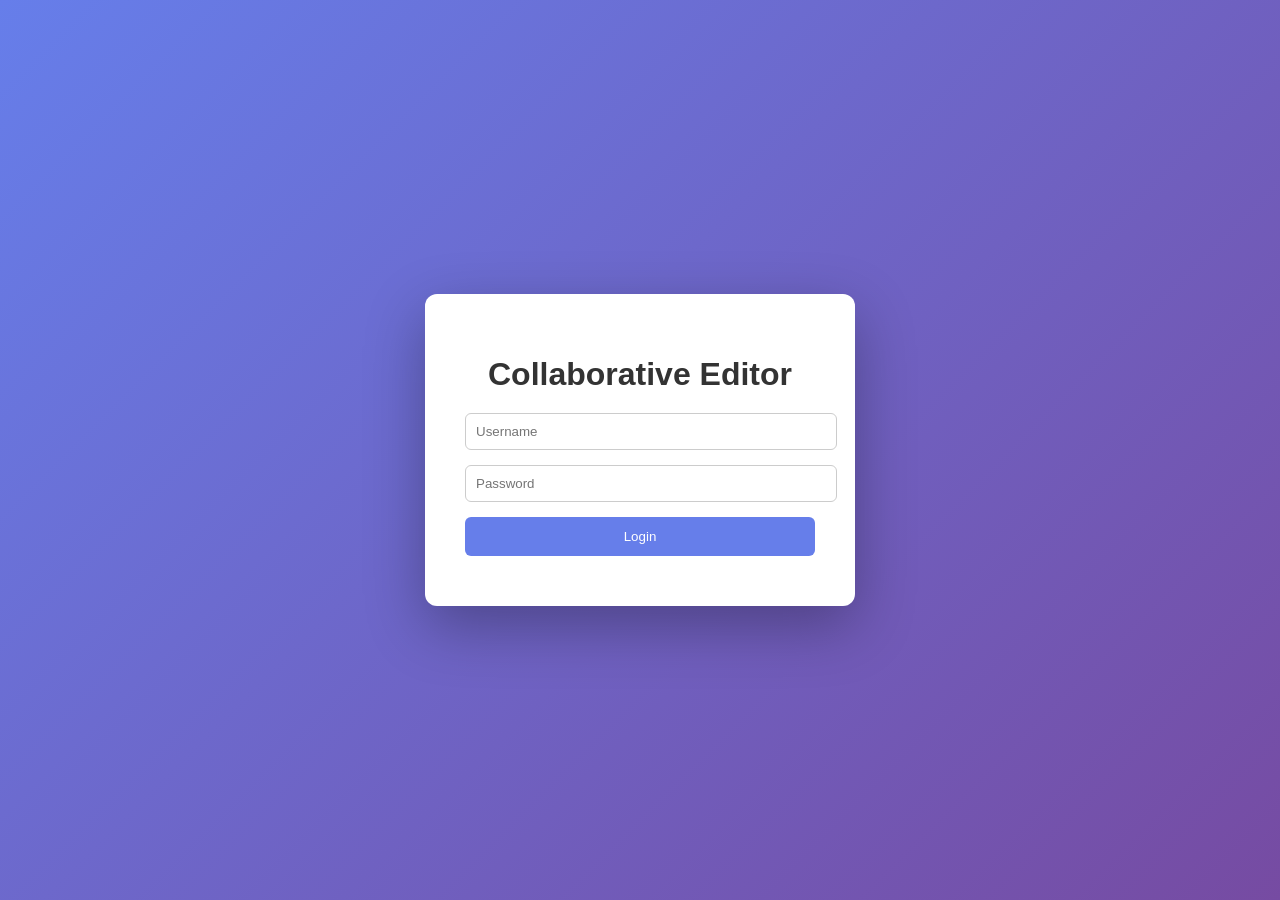
==== collab-editor/server/index.html @ 7bee7aad "Add files via upload THIS IS COLLAB 2 CHAT+AUTH" ====
<!DOCTYPE html>
<html lang="en">
<head>
<meta charset="UTF-8">
<meta name="viewport" content="width=device-width, initial-scale=1.0">
<title>Collaborative Editor</title>
<style>
    body, html { margin:0; padding:0; height:100%; font-family: 'Segoe UI', sans-serif; background:#f5f5f5; }
    #loginScreen, #editorScreen { width:100%; height:100%; display:flex; justify-content:center; align-items:center; }
    #loginScreen { background: linear-gradient(135deg, #667eea 0%, #764ba2 100%); }
    .login-card { background:white; padding:40px; border-radius:12px; width:350px; box-shadow:0 20px 60px rgba(0,0,0,0.3); }
    .login-card h1 { text-align:center; margin-bottom:20px; color:#333; }
    .form-group { margin-bottom:15px; }
    .form-group input { width:100%; padding:10px; border:1px solid #ccc; border-radius:6px; }
    .btn-login { width:100%; padding:12px; background:#667eea; color:white; border:none; border-radius:6px; cursor:pointer; }
    .btn-login:hover { background:#5568d3; }
    .error { color:#e74c3c; margin-top:10px; text-align:center; }

    #editorScreen { display:none; flex-direction:column; }
    .header { display:flex; justify-content:space-between; align-items:center; background:white; padding:12px 20px; box-shadow:0 2px 8px rgba(0,0,0,0.1); }
    .header h1 { font-size:20px; color:#333; }
    .btn-logout { padding:6px 12px; background:#e74c3c; color:white; border:none; border-radius:6px; cursor:pointer; }
    .btn-logout:hover { background:#c0392b; }

    .main-container { flex:1; display:flex; overflow:hidden; }
    .sidebar { width:220px; background:white; padding:15px; border-right:1px solid #ddd; overflow-y:auto; }
    .user-list, .chat-messages { list-style:none; padding:0; margin:0; }
    .user-item { padding:6px 10px; margin-bottom:5px; background:#f8f8f8; border-radius:6px; display:flex; align-items:center; gap:8px; }
    .user-color { width:12px; height:12px; border-radius:50%; flex-shrink:0; }

    .editor-wrapper { flex:1; position:relative; display:flex; flex-direction:column; }
    .toolbar { padding:10px; background:#f8f8f8; display:flex; gap:5px; flex-wrap:wrap; border-bottom:1px solid #ddd; }
    .toolbar button, .toolbar select, .toolbar input[type=color] { padding:6px 10px; border-radius:4px; border:1px solid #ccc; cursor:pointer; }
    #editor { flex:1; padding:20px; overflow:auto; outline:none; font-size:16px; line-height:1.6; background:white; white-space:pre-wrap; word-wrap:break-word; position:relative; }
    .remote-cursor { position:absolute; width:2px; height:24px; pointer-events:none; z-index:100; }
    .cursor-label { position:absolute; top:-20px; left:2px; background: #333; color:white; font-size:10px; padding:1px 4px; border-radius:3px; white-space:nowrap; }
    .remote-selection { position:absolute; opacity:0.25; pointer-events:none; z-index:50; background:yellow; }

    .chat-panel { width:220px; background:white; border-left:1px solid #ddd; display:flex; flex-direction:column; }
    .chat-messages { flex:1; overflow-y:auto; padding:10px; }
    .chat-input { display:flex; padding:5px; border-top:1px solid #ddd; }
    .chat-input input { flex:1; padding:6px; border-radius:4px; border:1px solid #ccc; }
    .chat-input button { padding:6px 10px; border-radius:4px; border:none; background:#667eea; color:white; cursor:pointer; margin-left:4px; }
</style>
</head>
<body>

<div id="loginScreen">
    <div class="login-card">
        <h1>Collaborative Editor</h1>
        <div class="form-group">
            <input type="text" id="username" placeholder="Username">
        </div>
        <div class="form-group">
            <input type="password" id="password" placeholder="Password">
        </div>
        <button class="btn-login" id="loginBtn">Login</button>
        <div class="error" id="loginError"></div>
    </div>
</div>

<div id="editorScreen">
    <div class="header">
        <h1>Collaborative Editor</h1>
        <div>
            <span id="currentUsername"></span>
            <button class="btn-logout" onclick="logout()">Logout</button>
        </div>
    </div>
    <div class="main-container">
        <div class="sidebar">
            <h3>Active Users</h3>
            <ul class="user-list" id="userList"></ul>
        </div>

        <div class="editor-wrapper">
            <div class="toolbar">
                <button onclick="formatDoc('bold')"><b>B</b></button>
                <button onclick="formatDoc('italic')"><i>I</i></button>
                <button onclick="formatDoc('underline')"><u>U</u></button>
                <select onchange="formatDoc('fontName', this.value); this.selectedIndex=0;">
                    <option disabled selected>Font</option>
                    <option>Arial</option>
                    <option>Courier New</option>
                    <option>Georgia</option>
                    <option>Times New Roman</option>
                    <option>Verdana</option>
                </select>
                <select onchange="formatDoc('fontSize', this.value); this.selectedIndex=0;">
                    <option disabled selected>Size</option>
                    <option value="2">Small</option>
                    <option value="3">Normal</option>
                    <option value="5">Large</option>
                    <option value="7">Huge</option>
                </select>
                <input type="color" onchange="formatDoc('foreColor', this.value)">
            </div>
            <div id="editor" contenteditable="true"></div>
        </div>

        <div class="chat-panel">
            <h3>Chat</h3>
            <ul class="chat-messages" id="chatMessages"></ul>
            <div class="chat-input">
                <input type="text" id="chatInput" placeholder="Type a message...">
                <button onclick="sendChat()">Send</button>
            </div>
        </div>
    </div>
</div>

<script>
let ws=null;
let sessionId=null;
let currentUsername=null;
let myColor=null;
let users=[];
let remoteCursors={};
let remoteSelections={};

document.getElementById('loginBtn').addEventListener('click',async()=>{
    const username=document.getElementById('username').value;
    const password=document.getElementById('password').value;
    const res=await fetch('/api/login',{method:'POST',headers:{'Content-Type':'application/json'},body:JSON.stringify({username,password})});
    const data=await res.json();
    if(data.success){ sessionId=data.session_id; currentUsername=data.username;
        document.getElementById('loginScreen').style.display='none';
        document.getElementById('editorScreen').style.display='flex';
        document.getElementById('currentUsername').textContent=currentUsername;
        connectWS();
    } else document.getElementById('loginError').textContent=data.error;
});

function logout(){
    if(ws) ws.close();
    fetch('/api/logout',{method:'POST',headers:{'Content-Type':'application/json'},body:JSON.stringify({session_id:sessionId})});
    location.reload();
}

function connectWS(){
    const proto=location.protocol==='https:'?'wss:':'ws:';
    ws=new WebSocket(`${proto}//${location.host}/ws`);
    ws.onopen=()=>{ ws.send(JSON.stringify({type:'auth',session_id:sessionId})); }
    ws.onmessage=(evt)=>{ const msg=JSON.parse(evt.data);
        if(msg.type==='init'){ document.getElementById('editor').innerHTML=msg.content; myColor=msg.color; }
        else if(msg.type==='update'){ document.getElementById('editor').innerHTML=msg.content; }
        else if(msg.type==='users'){ updateUserList(msg.users); }
        else if(msg.type==='cursor'){ updateRemoteCursor(msg); }
        else if(msg.type==='selection'){ updateRemoteSelection(msg); }
        else if(msg.type==='chat'){ addChat(msg.username,msg.message); }
    }
}

const editor=document.getElementById('editor');
editor.addEventListener('input',()=>{ if(ws && ws.readyState===1){ ws.send(JSON.stringify({type:'update',content:editor.innerHTML})); } });
editor.addEventListener('keyup',sendCursor);
editor.addEventListener('mouseup',sendCursor);

function sendCursor(){ if(!ws||ws.readyState!==1) return;
    const sel=window.getSelection(); if(sel.rangeCount>0){ const r=sel.getRangeAt(0);
        if(r.collapsed){ const offset=getOffset(editor,r.startContainer,r.startOffset);
            ws.send(JSON.stringify({type:'cursor',offset:offset}));
        } else { const start=getOffset(editor,r.startContainer,r.startOffset); const end=getOffset(editor,r.endContainer,r.endOffset);
            ws.send(JSON.stringify({type:'selection',start:start,end:end}));
        }
    }
}

function getOffset(root,node,off){ let t=0; const walker=document.createTreeWalker(root,NodeFilter.SHOW_TEXT,null,false); let n; while(n=walker.nextNode()){ if(n===node) return t+off; t+=n.textContent.length; } return 0; }
function getNodeFromOffset(root,offset){ let t=0; const walker=document.createTreeWalker(root,NodeFilter.SHOW_TEXT,null,false); let n; while(n=walker.nextNode()){ if(t+n.textContent.length>=offset) return {node:n,off:offset-t}; t+=n.textContent.length; } return {node:root,off:0}; }

function updateUserList(list){ users=list; const ul=document.getElementById('userList'); ul.innerHTML=''; list.forEach(u=>{ const li=document.createElement('li'); li.className='user-item'; li.innerHTML=`<div class="user-color" style="background:${u.color}"></div><span>${u.username}${u.username===currentUsername?' (you)':''}</span>`; ul.appendChild(li); }); }

function updateRemoteCursor(msg){ if(msg.username===currentUsername) return;
    let c=document.getElementById('cursor-'+msg.username); if(!c){ c=document.createElement('div'); c.className='remote-cursor'; c.id='cursor-'+msg.username; const l=document.createElement('div'); l.className='cursor-label'; l.style.background=msg.color; l.textContent=msg.username; c.appendChild(l); editor.appendChild(c); } 
    const pos=getNodeFromOffset(editor,msg.offset); const r=document.createRange(); r.setStart(pos.node,pos.off); r.setEnd(pos.node,pos.off);
    const rect=r.getBoundingClientRect(); const eRect=editor.getBoundingClientRect();
    c.style.left=(rect.left-eRect.left+editor.scrollLeft)+'px'; c.style.top=(rect.top-eRect.top+editor.scrollTop)+'px';
}

function updateRemoteSelection(msg){ if(msg.username===currentUsername) return;
    let s=document.getElementById('selection-'+msg.username); if(!s){ s=document.createElement('div'); s.className='remote-selection'; s.id='selection-'+msg.username; editor.appendChild(s); }
    const start=getNodeFromOffset(editor,msg.start); const end=getNodeFromOffset(editor,msg.end);
    const r=document.createRange(); r.setStart(start.node,start.off); r.setEnd(end.node,end.off);
    const rect=r.getBoundingClientRect(); const eRect=editor.getBoundingClientRect();
    s.style.left=(rect.left-eRect.left+editor.scrollLeft)+'px'; s.style.top=(rect.top-eRect.top+editor.scrollTop)+'px';
    s.style.width=rect.width+'px'; s.style.height=rect.height+'px';
}

function formatDoc(cmd,val=null){ document.execCommand(cmd,false,val); editor.focus(); if(ws && ws.readyState===1) ws.send(JSON.stringify({type:'update',content:editor.innerHTML})); }

function sendChat(){ const input=document.getElementById('chatInput'); if(input.value.trim()==='') return; ws.send(JSON.stringify({type:'chat',message:input.value})); input.value=''; }

function addChat(user,msg){ const ul=document.getElementById('chatMessages'); const li=document.createElement('li'); li.textContent=`${user}: ${msg}`; ul.appendChild(li); ul.scrollTop=ul.scrollHeight; }
</script>

</body>
</html>
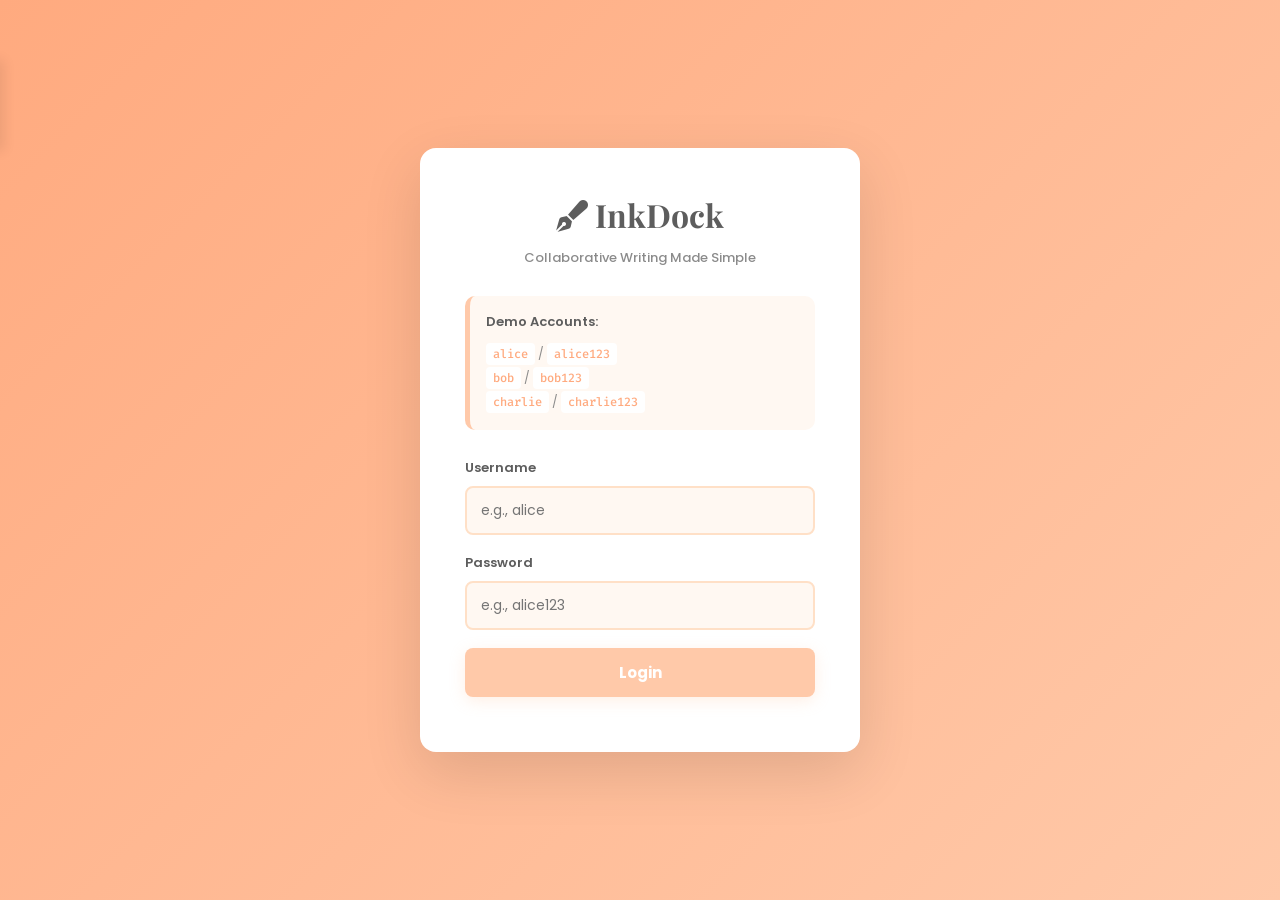
==== commit edd71098: "Add files via upload FINAL PROJECT" ====
--- a/collab-editor/server/index.html
+++ b/collab-editor/server/index.html
@@ -3,196 +3,712 @@
 <head>
 <meta charset="UTF-8">
 <meta name="viewport" content="width=device-width, initial-scale=1.0">
-<title>Collaborative Editor</title>
+<title>InkDock - Collaborative Editor</title>
+<link href="https://cdnjs.cloudflare.com/ajax/libs/font-awesome/6.4.0/css/all.min.css" rel="stylesheet">
+<link href="https://fonts.googleapis.com/css2?family=Josefin+Sans:wght@400;600;700&family=Rubik:wght@400;500;700&family=Poppins:wght@400;500;600;700&family=Lato:wght@400;700&family=Nunito:wght@400;600;700&family=Ubuntu:wght@400;700&family=Montserrat:wght@500;600;700&family=Playfair+Display:wght@600;700&family=Libre+Baskerville:wght@400;700&family=Roboto:wght@400;500;700&family=Open+Sans:wght@400;600;700&family=Fira+Code:wght@400;500;700&family=Source+Sans+Pro:wght@400;600;700&family=Merriweather:wght@400;700&family=Ranade:wght@400;600;700" rel="stylesheet">
 <style>
-    body, html { margin:0; padding:0; height:100%; font-family: 'Segoe UI', sans-serif; background:#f5f5f5; }
-    #loginScreen, #editorScreen { width:100%; height:100%; display:flex; justify-content:center; align-items:center; }
-    #loginScreen { background: linear-gradient(135deg, #667eea 0%, #764ba2 100%); }
-    .login-card { background:white; padding:40px; border-radius:12px; width:350px; box-shadow:0 20px 60px rgba(0,0,0,0.3); }
-    .login-card h1 { text-align:center; margin-bottom:20px; color:#333; }
-    .form-group { margin-bottom:15px; }
-    .form-group input { width:100%; padding:10px; border:1px solid #ccc; border-radius:6px; }
-    .btn-login { width:100%; padding:12px; background:#667eea; color:white; border:none; border-radius:6px; cursor:pointer; }
-    .btn-login:hover { background:#5568d3; }
-    .error { color:#e74c3c; margin-top:10px; text-align:center; }
-
-    #editorScreen { display:none; flex-direction:column; }
-    .header { display:flex; justify-content:space-between; align-items:center; background:white; padding:12px 20px; box-shadow:0 2px 8px rgba(0,0,0,0.1); }
-    .header h1 { font-size:20px; color:#333; }
-    .btn-logout { padding:6px 12px; background:#e74c3c; color:white; border:none; border-radius:6px; cursor:pointer; }
-    .btn-logout:hover { background:#c0392b; }
-
-    .main-container { flex:1; display:flex; overflow:hidden; }
-    .sidebar { width:220px; background:white; padding:15px; border-right:1px solid #ddd; overflow-y:auto; }
-    .user-list, .chat-messages { list-style:none; padding:0; margin:0; }
-    .user-item { padding:6px 10px; margin-bottom:5px; background:#f8f8f8; border-radius:6px; display:flex; align-items:center; gap:8px; }
-    .user-color { width:12px; height:12px; border-radius:50%; flex-shrink:0; }
-
-    .editor-wrapper { flex:1; position:relative; display:flex; flex-direction:column; }
-    .toolbar { padding:10px; background:#f8f8f8; display:flex; gap:5px; flex-wrap:wrap; border-bottom:1px solid #ddd; }
-    .toolbar button, .toolbar select, .toolbar input[type=color] { padding:6px 10px; border-radius:4px; border:1px solid #ccc; cursor:pointer; }
-    #editor { flex:1; padding:20px; overflow:auto; outline:none; font-size:16px; line-height:1.6; background:white; white-space:pre-wrap; word-wrap:break-word; position:relative; }
-    .remote-cursor { position:absolute; width:2px; height:24px; pointer-events:none; z-index:100; }
-    .cursor-label { position:absolute; top:-20px; left:2px; background: #333; color:white; font-size:10px; padding:1px 4px; border-radius:3px; white-space:nowrap; }
-    .remote-selection { position:absolute; opacity:0.25; pointer-events:none; z-index:50; background:yellow; }
-
-    .chat-panel { width:220px; background:white; border-left:1px solid #ddd; display:flex; flex-direction:column; }
-    .chat-messages { flex:1; overflow-y:auto; padding:10px; }
-    .chat-input { display:flex; padding:5px; border-top:1px solid #ddd; }
-    .chat-input input { flex:1; padding:6px; border-radius:4px; border:1px solid #ccc; }
-    .chat-input button { padding:6px 10px; border-radius:4px; border:none; background:#667eea; color:white; cursor:pointer; margin-left:4px; }
+*{margin:0;padding:0;box-sizing:border-box;}
+html,body{width:100%;height:100%;overflow:hidden;}
+body{font-family:'Poppins',sans-serif;background:#f9f7f4;overflow:hidden;height:100vh;transition:all 0.3s ease;}
+.hidden{display:none!important;}
+
+:root{--bg-primary:#FFF1E6;--bg-secondary:#fff8f2;--text-primary:#5D5D5D;--text-secondary:#8b8b8b;--accent:#FFC9A9;--accent-light:#ffe5d0;--accent-dark:#ffaa7f;--border:#ffe0c7;--shadow:rgba(0,0,0,0.08);}
+body.theme-vanilla{--bg-primary:#FFF1E6;--bg-secondary:#fff8f2;--text-primary:#5D5D5D;--accent:#FFC9A9;--text-secondary:#8b8b8b;--border:#ffe0c7;}
+body.theme-mint{--bg-primary:#E6FFF2;--bg-secondary:#f0fffb;--text-primary:#4A4A4A;--accent:#A3E3C1;--text-secondary:#7a9c8f;--border:#c8f0e0;}
+body.theme-lavender{--bg-primary:#F3E8FF;--bg-secondary:#f9f5ff;--text-primary:#4B4B4B;--accent:#C8A2FF;--text-secondary:#8b7ba8;--border:#e6d9ff;}
+body.theme-peach{--bg-primary:#FFECE6;--bg-secondary:#fff4f0;--text-primary:#5A4D4D;--accent:#FFB8A9;--text-secondary:#8b7870;--border:#ffe0d0;}
+body.theme-skyblue{--bg-primary:#E6F0FF;--bg-secondary:#eef5ff;--text-primary:#4C4C4C;--accent:#A9C8FF;--text-secondary:#7a8fab;--border:#d0deff;}
+body.theme-sage{--bg-primary:#EDF7EE;--bg-secondary:#f5fbf7;--text-primary:#4B4B4B;--accent:#B9D5B9;--text-secondary:#7a9a7f;--border:#d0e5d5;}
+body.theme-coral{--bg-primary:#FFF0F5;--bg-secondary:#fff6fa;--text-primary:#4C4C4C;--accent:#D8B8FF;--text-secondary:#8b7a9c;--border:#f0d9ff;}
+body.theme-powder{--bg-primary:#FFEFEF;--bg-secondary:#fff7f7;--text-primary:#4D4D4D;--accent:#FFB4B4;--text-secondary:#8b7474;--border:#ffd9d9;}
+
+#loginScreen{display:flex;justify-content:center;align-items:center;height:100vh;background:linear-gradient(135deg,var(--accent-dark) 0%,var(--accent) 100%);padding:20px;}
+.login-card{background:white;padding:45px;border-radius:16px;box-shadow:0 20px 60px rgba(0,0,0,0.12);width:100%;max-width:440px;animation:slideUp 0.5s ease;}
+@keyframes slideUp{from{transform:translateY(20px);opacity:0;}to{transform:translateY(0);opacity:1;}}
+.login-card h1{text-align:center;color:var(--text-primary);margin-bottom:12px;font-size:32px;font-family:'Playfair Display',serif;font-weight:700;}
+.login-card .subtitle{text-align:center;color:var(--text-secondary);font-size:13px;margin-bottom:28px;font-weight:500;}
+.demo-accounts{background:var(--bg-secondary);padding:16px;border-radius:10px;margin-bottom:28px;border-left:5px solid var(--accent);}
+.demo-accounts h3{font-size:13px;color:var(--text-primary);margin-bottom:10px;font-weight:600;}
+.demo-accounts ul{list-style:none;font-size:12px;color:var(--text-secondary);line-height:2;}
+.demo-accounts code{background:white;padding:3px 7px;border-radius:4px;font-family:'Fira Code',monospace;color:var(--accent-dark);font-weight:500;}
+.form-group{margin-bottom:18px;}
+.form-group label{display:block;margin-bottom:8px;color:var(--text-primary);font-weight:600;font-size:13px;}
+.form-group input{width:100%;padding:12px 14px;border:2px solid var(--border);border-radius:8px;font-size:14px;transition:all 0.3s;background:var(--bg-secondary);color:var(--text-primary);font-family:'Poppins',sans-serif;}
+.form-group input:focus{outline:none;border-color:var(--accent);background:white;box-shadow:0 0 0 3px var(--accent-light);}
+.btn-login{width:100%;padding:13px;background:var(--accent);color:white;border:none;border-radius:8px;font-size:15px;font-weight:700;cursor:pointer;transition:all 0.3s;font-family:'Poppins',sans-serif;box-shadow:0 4px 15px rgba(255,201,169,0.3);}
+.btn-login:hover:not(:disabled){background:var(--accent-dark);transform:translateY(-2px);box-shadow:0 6px 20px rgba(255,201,169,0.4);}
+.btn-login:disabled{background:#ccc;cursor:not-allowed;opacity:0.6;}
+.error{color:#e74c3c;font-size:13px;margin-top:10px;text-align:center;font-weight:500;}
+
+#editorScreen{display:flex;flex-direction:column;height:100vh;}
+.header{background:white;padding:14px 22px;box-shadow:0 2px 12px var(--shadow);display:flex;justify-content:space-between;align-items:center;z-index:100;border-bottom:2px solid var(--border);}
+.header h1{font-size:22px;color:var(--text-primary);font-family:'Playfair Display',serif;font-weight:700;letter-spacing:-0.5px;}
+.header-right{display:flex;align-items:center;gap:12px;}
+.user-info{display:flex;align-items:center;gap:15px;padding-right:15px;border-right:2px solid var(--border);}
+.username{color:var(--text-primary);font-weight:600;font-size:13px;}
+.user-status{display:flex;align-items:center;gap:6px;font-size:11px;color:var(--text-secondary);}
+.status-dot{width:8px;height:8px;background:#27ae60;border-radius:50%;animation:pulse 2s infinite;}
+@keyframes pulse{0%,100%{opacity:1;}50%{opacity:0.6;}}
+.btn-theme{padding:10px 14px;background:var(--bg-secondary);border:2px solid var(--border);border-radius:8px;cursor:pointer;color:var(--text-primary);font-size:13px;font-weight:600;transition:all 0.3s;position:relative;}
+.btn-theme:hover{background:var(--accent-light);border-color:var(--accent);}
+.btn-logout{padding:10px 16px;background:#e74c3c;color:white;border:none;border-radius:8px;cursor:pointer;font-size:13px;font-weight:600;transition:all 0.3s;}
+.btn-logout:hover{background:#c0392b;transform:translateY(-1px);}
+.main-container{display:flex;flex:1;overflow:hidden;gap:1px;background:var(--border);}
+
+.toc-panel{position:fixed;left:0;top:60px;height:calc(100vh-60px);width:280px;background:white;border-right:2px solid var(--border);padding:20px;z-index:90;transform:translateX(-100%);transition:transform 0.3s ease;overflow-y:auto;box-shadow:4px 0 12px var(--shadow);}
+.toc-panel.open{transform:translateX(0);}
+.toc-header{display:flex;justify-content:space-between;align-items:center;margin-bottom:16px;padding-bottom:12px;border-bottom:2px solid var(--border);}
+.toc-header h2{font-size:14px;color:var(--text-primary);font-weight:700;}
+.toc-close{background:none;border:none;cursor:pointer;color:var(--text-secondary);font-size:16px;transition:color 0.2s;}
+.toc-close:hover{color:var(--accent);}
+.toc-list{list-style:none;}
+.toc-item{margin-bottom:8px;padding:10px 12px;border-radius:6px;background:var(--bg-secondary);cursor:pointer;font-size:13px;color:var(--text-secondary);transition:all 0.2s;border-left:3px solid transparent;}
+.toc-item:hover{background:var(--accent-light);border-left-color:var(--accent);color:var(--text-primary);}
+.toc-overlay{position:fixed;left:0;top:0;width:100%;height:100%;background:rgba(0,0,0,0.2);z-index:80;opacity:0;pointer-events:none;transition:opacity 0.3s;}
+.toc-overlay.open{opacity:1;pointer-events:auto;}
+
+.sidebar{width:280px;background:white;border-right:2px solid var(--border);padding:18px;overflow-y:auto;display:flex;flex-direction:column;}
+.sidebar-section{margin-bottom:20px;}
+.sidebar-title{font-size:13px;font-weight:700;color:var(--text-primary);margin-bottom:12px;text-transform:uppercase;letter-spacing:0.5px;}
+.user-list{list-style:none;}
+.user-item{padding:11px 12px;margin-bottom:8px;border-radius:8px;background:var(--bg-secondary);display:flex;align-items:center;gap:10px;font-size:13px;color:var(--text-secondary);transition:all 0.2s;}
+.user-item:hover{background:var(--accent-light);color:var(--text-primary);}
+.user-color{width:14px;height:14px;border-radius:50%;flex-shrink:0;box-shadow:0 2px 4px rgba(0,0,0,0.1);}
+.chat-panel{flex:1;display:flex;flex-direction:column;margin-top:auto;border-top:2px solid var(--border);padding-top:12px;}
+.chat-label{font-size:12px;font-weight:700;color:var(--text-primary);margin-bottom:10px;text-transform:uppercase;letter-spacing:0.5px;}
+.chat-messages{flex:1;overflow-y:auto;background:var(--bg-secondary);padding:12px;border-radius:8px;margin-bottom:10px;max-height:200px;}
+.chat-message{margin-bottom:10px;padding:10px;background:white;border-radius:6px;border-left:3px solid var(--accent);font-size:12px;animation:slideIn 0.2s ease;}
+@keyframes slideIn{from{transform:translateX(-10px);opacity:0;}to{transform:translateX(0);opacity:1;}}
+.chat-message .user{font-weight:700;color:var(--accent-dark);display:block;margin-bottom:4px;font-size:11px;}
+.chat-message .time{font-size:10px;color:var(--text-secondary);margin-top:4px;display:block;}
+.chat-input{display:flex;gap:8px;}
+.chat-input input{flex:1;padding:10px 12px;border-radius:6px;border:2px solid var(--border);background:white;color:var(--text-primary);font-size:12px;font-family:'Poppins',sans-serif;transition:all 0.2s;}
+.chat-input input:focus{outline:none;border-color:var(--accent);box-shadow:0 0 0 3px var(--accent-light);}
+.chat-input button{padding:10px 14px;border-radius:6px;background:var(--accent);color:white;border:none;cursor:pointer;font-weight:600;font-size:12px;transition:all 0.2s;font-family:'Poppins',sans-serif;}
+.chat-input button:hover{background:var(--accent-dark);transform:translateY(-1px);}
+
+.editor-container{flex:1;display:flex;flex-direction:column;background:white;margin:20px;border-radius:12px;box-shadow:0 8px 24px var(--shadow);overflow:hidden;border:2px solid var(--border);}
+.toolbar{padding:14px;background:var(--bg-secondary);border-bottom:2px solid var(--border);display:flex;gap:8px;flex-wrap:wrap;align-items:center;overflow-x:auto;}
+.toolbar-section{display:flex;gap:6px;align-items:center;}
+.toolbar-divider{width:1px;height:24px;background:var(--border);margin:0 4px;}
+.toolbar button,.toolbar select{padding:9px 12px;border:2px solid var(--border);background:white;border-radius:6px;cursor:pointer;font-size:12px;font-weight:600;transition:all 0.2s;color:var(--text-primary);font-family:'Poppins',sans-serif;}
+.toolbar button:hover,.toolbar select:hover{background:var(--accent-light);border-color:var(--accent);}
+.toolbar button.active{background:var(--accent);color:white;border-color:var(--accent-dark);}
+.toolbar select{cursor:pointer;}
+.color-input{width:40px;height:36px;border:2px solid var(--border);border-radius:6px;cursor:pointer;transition:all 0.2s;}
+.color-input:hover{border-color:var(--accent);}
+.btn-toc{background:var(--bg-secondary);border:2px solid var(--border);padding:9px 12px;border-radius:6px;cursor:pointer;font-size:13px;font-weight:600;color:var(--text-primary);transition:all 0.2s;}
+.btn-toc:hover{background:var(--accent-light);border-color:var(--accent);}
+.editor-wrapper{flex:1;overflow-y:auto;padding:30px;position:relative;background:white;}
+#editor{min-height:100%;outline:none;font-size:16px;line-height:1.7;color:var(--text-primary);white-space:pre-wrap;word-wrap:break-word;font-family:'Poppins',sans-serif;}
+#editor h1{font-family:'Playfair Display',serif;font-size:28px;font-weight:700;margin:24px 0 12px;color:var(--text-primary);line-height:1.3;}
+#editor h2{font-family:'Playfair Display',serif;font-size:22px;font-weight:700;margin:20px 0 10px;color:var(--text-primary);line-height:1.3;}
+#editor h3{font-family:'Rubik',sans-serif;font-size:18px;font-weight:700;margin:16px 0 8px;color:var(--text-primary);line-height:1.3;}
+.remote-cursor{position:absolute;width:2px;height:24px;pointer-events:none;z-index:100;transition:all 0.15s ease;animation:cursorBlink 1s infinite;}
+@keyframes cursorBlink{0%,49%{opacity:1;}50%,100%{opacity:0.3;}}
+.cursor-label{position:absolute;top:-24px;left:2px;padding:3px 8px;border-radius:4px;font-size:11px;color:white;white-space:nowrap;font-weight:600;box-shadow:0 2px 4px rgba(0,0,0,0.2);}
+.remote-selection{position:absolute;opacity:0.3;pointer-events:none;z-index:99;border-radius:2px;}
+.status-bar{padding:12px 20px;background:var(--bg-secondary);border-top:2px solid var(--border);font-size:12px;color:var(--text-secondary);display:flex;justify-content:space-between;flex-wrap:wrap;gap:15px;}
+.status-item{display:flex;align-items:center;gap:6px;font-weight:500;}
+.connection-status{position:fixed;bottom:20px;right:20px;padding:12px 16px;background:#27ae60;color:white;border-radius:8px;font-size:12px;box-shadow:0 4px 12px rgba(0,0,0,0.2);display:none;font-weight:600;animation:slideIn 0.3s ease;}
+.connection-status.disconnected{background:#e74c3c;display:flex;align-items:center;gap:8px;}
+.theme-menu{position:fixed;top:70px;right:20px;background:white;border:2px solid var(--border);border-radius:10px;padding:12px;box-shadow:0 8px 24px rgba(0,0,0,0.15);z-index:200;display:grid;grid-template-columns:repeat(2,1fr);gap:8px;width:220px;}
+.theme-menu button{padding:10px 12px;border:2px solid var(--border);border-radius:6px;background:var(--bg-secondary);color:var(--text-primary);font-weight:600;font-size:12px;cursor:pointer;transition:all 0.2s;}
+.theme-menu button:hover{background:var(--accent-light);border-color:var(--accent);}
+
+@media(max-width:768px){.sidebar{width:200px;}.editor-container{margin:10px;}}
 </style>
 </head>
-<body>
+<body class="theme-vanilla">
 
 <div id="loginScreen">
-    <div class="login-card">
-        <h1>Collaborative Editor</h1>
-        <div class="form-group">
-            <input type="text" id="username" placeholder="Username">
-        </div>
-        <div class="form-group">
-            <input type="password" id="password" placeholder="Password">
-        </div>
-        <button class="btn-login" id="loginBtn">Login</button>
-        <div class="error" id="loginError"></div>
+  <div class="login-card">
+    <h1><i class="fas fa-pen-fancy"></i> InkDock</h1>
+    <p class="subtitle">Collaborative Writing Made Simple</p>
+    <div class="demo-accounts">
+      <h3>Demo Accounts:</h3>
+      <ul>
+        <li><code>alice</code> / <code>alice123</code></li>
+        <li><code>bob</code> / <code>bob123</code></li>
+        <li><code>charlie</code> / <code>charlie123</code></li>
+      </ul>
     </div>
+    <form id="loginForm">
+      <div class="form-group">
+        <label>Username</label>
+        <input type="text" id="username" required placeholder="e.g., alice">
+      </div>
+      <div class="form-group">
+        <label>Password</label>
+        <input type="password" id="password" required placeholder="e.g., alice123">
+      </div>
+      <button type="submit" class="btn-login" id="loginBtn">Login</button>
+      <div id="loginError" class="error"></div>
+    </form>
+  </div>
 </div>
 
-<div id="editorScreen">
-    <div class="header">
-        <h1>Collaborative Editor</h1>
+<div class="toc-overlay" id="tocOverlay"></div>
+<div class="toc-panel" id="tocPanel">
+  <div class="toc-header">
+    <h2>Table of Contents</h2>
+    <button class="toc-close" onclick="toggleTOC()"><i class="fas fa-times"></i></button>
+  </div>
+  <ul class="toc-list" id="tocList"></ul>
+</div>
+
+<div id="editorScreen" style="display:none;">
+  <div class="header">
+    <h1><i class="fas fa-pen-fancy"></i> InkDock</h1>
+    <div class="header-right">
+      <div class="user-info">
         <div>
-            <span id="currentUsername"></span>
-            <button class="btn-logout" onclick="logout()">Logout</button>
-        </div>
+          <div class="username" id="currentUsername"></div>
+          <div class="user-status">
+            <div class="status-dot"></div>
+            <span>Online</span>
+          </div>
+        </div>
+      </div>
+      <button class="btn-theme" onclick="showThemeMenu()">
+        <i class="fas fa-palette"></i> Theme
+      </button>
+      <button class="btn-logout" onclick="logout()">Logout</button>
     </div>
-    <div class="main-container">
-        <div class="sidebar">
-            <h3>Active Users</h3>
-            <ul class="user-list" id="userList"></ul>
-        </div>
-
-        <div class="editor-wrapper">
-            <div class="toolbar">
-                <button onclick="formatDoc('bold')"><b>B</b></button>
-                <button onclick="formatDoc('italic')"><i>I</i></button>
-                <button onclick="formatDoc('underline')"><u>U</u></button>
-                <select onchange="formatDoc('fontName', this.value); this.selectedIndex=0;">
-                    <option disabled selected>Font</option>
-                    <option>Arial</option>
-                    <option>Courier New</option>
-                    <option>Georgia</option>
-                    <option>Times New Roman</option>
-                    <option>Verdana</option>
-                </select>
-                <select onchange="formatDoc('fontSize', this.value); this.selectedIndex=0;">
-                    <option disabled selected>Size</option>
-                    <option value="2">Small</option>
-                    <option value="3">Normal</option>
-                    <option value="5">Large</option>
-                    <option value="7">Huge</option>
-                </select>
-                <input type="color" onchange="formatDoc('foreColor', this.value)">
-            </div>
-            <div id="editor" contenteditable="true"></div>
-        </div>
-
-        <div class="chat-panel">
-            <h3>Chat</h3>
-            <ul class="chat-messages" id="chatMessages"></ul>
-            <div class="chat-input">
-                <input type="text" id="chatInput" placeholder="Type a message...">
-                <button onclick="sendChat()">Send</button>
-            </div>
-        </div>
+  </div>
+  <div class="main-container">
+    <div class="sidebar">
+      <div class="sidebar-section">
+        <div class="sidebar-title"><i class="fas fa-users"></i> Active Users</div>
+        <ul class="user-list" id="userList"></ul>
+      </div>
+      <div class="chat-panel">
+        <div class="chat-label"><i class="fas fa-comments"></i> Chat</div>
+        <div class="chat-messages" id="chatMessages"></div>
+        <div class="chat-input">
+          <input type="text" id="chatInput" placeholder="Message...">
+          <button onclick="sendChat()"><i class="fas fa-paper-plane"></i></button>
+        </div>
+      </div>
     </div>
+
+    <div class="editor-container">
+      <div class="toolbar">
+        <div class="toolbar-section">
+          <button class="btn-toc" onclick="toggleTOC()" title="Table of Contents">
+            <i class="fas fa-list"></i> TOC
+          </button>
+        </div>
+        <div class="toolbar-divider"></div>
+        <div class="toolbar-section">
+          <select onchange="formatHeading(this.value); this.selectedIndex=0;" title="Heading">
+            <option disabled selected>Heading</option>
+            <option value="h1">H1 - Title</option>
+            <option value="h2">H2 - Heading</option>
+            <option value="h3">H3 - Subheading</option>
+            <option value="p">Paragraph</option>
+          </select>
+        </div>
+        <div class="toolbar-divider"></div>
+        <div class="toolbar-section">
+          <select onchange="formatDoc('fontName', this.value); this.selectedIndex=0;" title="Font">
+            <option disabled selected>Font</option>
+            <option value="Playfair Display">Playfair Display</option>
+            <option value="Josefin Sans">Josefin Sans</option>
+            <option value="Rubik">Rubik</option>
+            <option value="Poppins">Poppins</option>
+            <option value="Lato">Lato</option>
+            <option value="Nunito">Nunito</option>
+            <option value="Ubuntu">Ubuntu</option>
+            <option value="Montserrat">Montserrat</option>
+            <option value="Libre Baskerville">Libre Baskerville</option>
+            <option value="Roboto">Roboto</option>
+            <option value="Open Sans">Open Sans</option>
+            <option value="Fira Code">Fira Code</option>
+            <option value="Source Sans Pro">Source Sans Pro</option>
+            <option value="Merriweather">Merriweather</option>
+            <option value="Ranade">Ranade</option>
+          </select>
+          <select onchange="formatDoc('fontSize', this.value); this.selectedIndex=0;" title="Font Size">
+            <option disabled selected>Size</option>
+            <option value="8pt">8pt</option>
+            <option value="10pt">10pt</option>
+            <option value="12pt">12pt</option>
+            <option value="14pt">14pt</option>
+            <option value="16pt">16pt</option>
+            <option value="18pt">18pt</option>
+            <option value="20pt">20pt</option>
+            <option value="24pt">24pt</option>
+            <option value="28pt">28pt</option>
+            <option value="32pt">32pt</option>
+            <option value="36pt">36pt</option>
+            <option value="48pt">48pt</option>
+            <option value="60pt">60pt</option>
+            <option value="72pt">72pt</option>
+          </select>
+        </div>
+        <div class="toolbar-divider"></div>
+        <div class="toolbar-section">
+          <button onclick="formatDoc('bold')" title="Bold"><b>B</b></button>
+          <button onclick="formatDoc('italic')" title="Italic"><i>I</i></button>
+          <button onclick="formatDoc('underline')" title="Underline"><u>U</u></button>
+        </div>
+        <div class="toolbar-divider"></div>
+        <div class="toolbar-section">
+          <button onclick="formatDoc('insertUnorderedList')" title="Bullet List"><i class="fas fa-list-ul"></i></button>
+          <button onclick="formatDoc('insertOrderedList')" title="Numbered List"><i class="fas fa-list-ol"></i></button>
+        </div>
+        <div class="toolbar-divider"></div>
+        <div class="toolbar-section">
+          <input type="color" class="color-input" onchange="formatDoc('foreColor', this.value)" value="#5D5D5D" title="Text Color">
+        </div>
+        <div class="toolbar-divider"></div>
+        <div class="toolbar-section">
+          <input type="file" id="imageUpload" accept="image/*" style="display:none;">
+          <button onclick="document.getElementById('imageUpload').click()" title="Insert Image"><i class="fas fa-image"></i></button>
+          <button onclick="insertTable()" title="Insert Table"><i class="fas fa-table"></i></button>
+        </div>
+      </div>
+      <div class="editor-wrapper" id="editorWrapper">
+        <div id="editor" contenteditable="true"></div>
+      </div>
+      <div class="status-bar">
+        <div class="status-item"><i class="fas fa-font"></i> <span id="charCount">0 chars</span></div>
+        <div class="status-item"><i class="fas fa-words"></i> <span id="wordCount">0 words</span></div>
+        <div class="status-item"><i class="fas fa-palette"></i> <span id="currentTheme">Vanilla Sky</span></div>
+      </div>
+    </div>
+  </div>
 </div>
+<div class="connection-status" id="connectionStatus"><i class="fas fa-spinner"></i> Reconnecting...</div>
 
 <script>
-let ws=null;
-let sessionId=null;
-let currentUsername=null;
-let myColor=null;
-let users=[];
-let remoteCursors={};
-let remoteSelections={};
-
-document.getElementById('loginBtn').addEventListener('click',async()=>{
-    const username=document.getElementById('username').value;
-    const password=document.getElementById('password').value;
-    const res=await fetch('/api/login',{method:'POST',headers:{'Content-Type':'application/json'},body:JSON.stringify({username,password})});
-    const data=await res.json();
-    if(data.success){ sessionId=data.session_id; currentUsername=data.username;
-        document.getElementById('loginScreen').style.display='none';
-        document.getElementById('editorScreen').style.display='flex';
-        document.getElementById('currentUsername').textContent=currentUsername;
-        connectWS();
-    } else document.getElementById('loginError').textContent=data.error;
+let ws = null;
+let sessionId = null;
+let username = null;
+let myColor = null;
+let users = [];
+let remoteCursors = {};
+let remoteSelections = {};
+let reconnectTimer = null;
+let isUpdating = false;
+const themes = {
+  vanilla: { name: 'Vanilla Sky', class: 'theme-vanilla' },
+  mint: { name: 'Mint Whisper', class: 'theme-mint' },
+  lavender: { name: 'Lavender Mist', class: 'theme-lavender' },
+  peach: { name: 'Peach Fizz', class: 'theme-peach' },
+  skyblue: { name: 'Baby Blue Haze', class: 'theme-skyblue' },
+  sage: { name: 'Sage Calm', class: 'theme-sage' },
+  coral: { name: 'Peach Lavender', class: 'theme-coral' },
+  powder: { name: 'Powder Coral', class: 'theme-powder' }
+};
+let currentTheme = 'vanilla';
+
+function setTheme(themeKey){
+  currentTheme = themeKey;
+  const theme = themes[themeKey];
+  document.body.className = '';
+  document.body.classList.add(theme.class);
+  document.getElementById('currentTheme').textContent = theme.name;
+  localStorage.setItem('inkdock_theme', themeKey);
+}
+
+function showThemeMenu(){
+  const menu = document.createElement('div');
+  menu.className = 'theme-menu';
+  Object.entries(themes).forEach(([key, theme]) => {
+    const btn = document.createElement('button');
+    btn.textContent = theme.name;
+    btn.onclick = () => { setTheme(key); document.body.removeChild(menu); };
+    menu.appendChild(btn);
+  });
+  document.body.appendChild(menu);
+  setTimeout(() => document.addEventListener('click', function close(e){
+    if(!menu.contains(e.target) && e.target !== document.querySelector('.btn-theme')){
+      if(document.body.contains(menu)) document.body.removeChild(menu);
+      document.removeEventListener('click', close);
+    }
+  }), 100);
+}
+
+function updateTableOfContents(){
+  const editor = document.getElementById('editor');
+  const headings = editor.querySelectorAll('h1');
+  const tocList = document.getElementById('tocList');
+  tocList.innerHTML = '';
+  headings.forEach((h, idx) => {
+    const text = h.innerText || `Heading ${idx + 1}`;
+    h.id = `heading-${idx}`;
+    const li = document.createElement('li');
+    li.className = 'toc-item';
+    li.textContent = text;
+    li.onclick = () => {
+      h.scrollIntoView({ behavior: 'smooth' });
+      li.classList.add('active');
+      setTimeout(() => li.classList.remove('active'), 1000);
+    };
+    tocList.appendChild(li);
+  });
+}
+
+function toggleTOC(){
+  const panel = document.getElementById('tocPanel');
+  const overlay = document.getElementById('tocOverlay');
+  panel.classList.toggle('open');
+  overlay.classList.toggle('open');
+  overlay.onclick = () => toggleTOC();
+}
+
+window.addEventListener('load', () => {
+  const savedTheme = localStorage.getItem('inkdock_theme') || 'vanilla';
+  setTheme(savedTheme);
+  const stored = localStorage.getItem('session_id');
+  if(stored) verifySession(stored);
 });
 
-function logout(){
-    if(ws) ws.close();
-    fetch('/api/logout',{method:'POST',headers:{'Content-Type':'application/json'},body:JSON.stringify({session_id:sessionId})});
-    location.reload();
-}
-
-function connectWS(){
-    const proto=location.protocol==='https:'?'wss:':'ws:';
-    ws=new WebSocket(`${proto}//${location.host}/ws`);
-    ws.onopen=()=>{ ws.send(JSON.stringify({type:'auth',session_id:sessionId})); }
-    ws.onmessage=(evt)=>{ const msg=JSON.parse(evt.data);
-        if(msg.type==='init'){ document.getElementById('editor').innerHTML=msg.content; myColor=msg.color; }
-        else if(msg.type==='update'){ document.getElementById('editor').innerHTML=msg.content; }
-        else if(msg.type==='users'){ updateUserList(msg.users); }
-        else if(msg.type==='cursor'){ updateRemoteCursor(msg); }
-        else if(msg.type==='selection'){ updateRemoteSelection(msg); }
-        else if(msg.type==='chat'){ addChat(msg.username,msg.message); }
+document.getElementById('loginForm').addEventListener('submit', async(e) => {
+  e.preventDefault();
+  const uname = document.getElementById('username').value;
+  const pwd = document.getElementById('password').value;
+  const btn = document.getElementById('loginBtn');
+  const err = document.getElementById('loginError');
+  btn.disabled = true;
+  btn.textContent = 'Logging in...';
+  err.textContent = '';
+  try{
+    const res = await fetch('/api/login', {method: 'POST', headers: {'Content-Type': 'application/json'}, body: JSON.stringify({username: uname, password: pwd})});
+    const data = await res.json();
+    if(data.success){
+      sessionId = data.session_id;
+      username = data.username;
+      localStorage.setItem('session_id', sessionId);
+      showEditor();
+      connectWebSocket();
+    }else{
+      err.textContent = data.error || 'Login failed';
+      btn.disabled = false;
+      btn.textContent = 'Login';
     }
-}
-
-const editor=document.getElementById('editor');
-editor.addEventListener('input',()=>{ if(ws && ws.readyState===1){ ws.send(JSON.stringify({type:'update',content:editor.innerHTML})); } });
-editor.addEventListener('keyup',sendCursor);
-editor.addEventListener('mouseup',sendCursor);
-
-function sendCursor(){ if(!ws||ws.readyState!==1) return;
-    const sel=window.getSelection(); if(sel.rangeCount>0){ const r=sel.getRangeAt(0);
-        if(r.collapsed){ const offset=getOffset(editor,r.startContainer,r.startOffset);
-            ws.send(JSON.stringify({type:'cursor',offset:offset}));
-        } else { const start=getOffset(editor,r.startContainer,r.startOffset); const end=getOffset(editor,r.endContainer,r.endOffset);
-            ws.send(JSON.stringify({type:'selection',start:start,end:end}));
-        }
+  }catch(e){
+    err.textContent = 'Connection error';
+    btn.disabled = false;
+    btn.textContent = 'Login';
+  }
+});
+
+function verifySession(sid){
+  fetch(`/api/verify?session_id=${encodeURIComponent(sid)}`)
+    .then(r => r.json())
+    .then(data => {
+      if(data.valid){
+        sessionId = sid;
+        username = data.username;
+        showEditor();
+        connectWebSocket();
+      }else{
+        localStorage.removeItem('session_id');
+      }
+    })
+    .catch(() => localStorage.removeItem('session_id'));
+}
+
+function showEditor(){
+  document.getElementById('loginScreen').style.display = 'none';
+  document.getElementById('editorScreen').style.display = 'flex';
+  document.getElementById('currentUsername').textContent = username;
+}
+
+async function logout(){
+  if(ws) ws.close();
+  if(sessionId) await fetch('/api/logout', {method: 'POST', headers: {'Content-Type': 'application/json'}, body: JSON.stringify({session_id: sessionId})});
+  localStorage.removeItem('session_id');
+  location.reload();
+}
+
+function connectWebSocket(){
+  const proto = location.protocol === 'https:' ? 'wss:' : 'ws:';
+  ws = new WebSocket(`${proto}//${location.host}/`);
+  ws.onopen = () => {
+    document.getElementById('connectionStatus').classList.remove('disconnected');
+    ws.send(JSON.stringify({type: 'auth', session_id: sessionId}));
+  };
+  ws.onmessage = (evt) => {
+    try{
+      const msg = JSON.parse(evt.data);
+      if(msg.type === 'init'){
+        isUpdating = true;
+        document.getElementById('editor').innerHTML = msg.content;
+        myColor = msg.color;
+        isUpdating = false;
+        updateStats();
+        updateTableOfContents();
+      }else if(msg.type === 'update'){
+        isUpdating = true;
+        document.getElementById('editor').innerHTML = msg.content;
+        isUpdating = false;
+        updateStats();
+        updateTableOfContents();
+      }else if(msg.type === 'users'){
+        updateUserList(msg.users);
+      }else if(msg.type === 'cursor'){
+        updateCursor(msg);
+      }else if(msg.type === 'selection'){
+        updateSelection(msg);
+      }else if(msg.type === 'chat'){
+        receiveChat(msg);
+      }
+    }catch(e){}
+  };
+  ws.onerror = (err) => {};
+  ws.onclose = () => {
+    document.getElementById('connectionStatus').classList.add('disconnected');
+    clearTimeout(reconnectTimer);
+    reconnectTimer = setTimeout(() => {
+      if(sessionId) connectWebSocket();
+    }, 3000);
+  };
+}
+
+const editor = document.getElementById('editor');
+editor.addEventListener('input', () => {
+  if(!isUpdating && ws && ws.readyState === WebSocket.OPEN){
+    ws.send(JSON.stringify({type: 'update', content: editor.innerHTML}));
+    updateStats();
+    updateTableOfContents();
+  }
+});
+editor.addEventListener('keyup', sendCursor);
+editor.addEventListener('mouseup', sendCursor);
+editor.addEventListener('click', sendCursor);
+
+function formatDoc(cmd, value = null){
+  editor.focus();
+  document.execCommand(cmd, false, value);
+  sendUpdate();
+}
+
+function formatHeading(tag){
+  editor.focus();
+  if(tag === 'p'){
+    document.execCommand('formatBlock', false, '<p>');
+  }else{
+    document.execCommand('formatBlock', false, `<${tag}>`);
+  }
+  sendUpdate();
+  updateTableOfContents();
+}
+
+function sendUpdate(){
+  if(ws && ws.readyState === WebSocket.OPEN){
+    ws.send(JSON.stringify({type: 'update', content: editor.innerHTML}));
+    updateStats();
+    updateTableOfContents();
+  }
+}
+
+function updateStats(){
+  const text = editor.innerText || '';
+  const charCount = text.length;
+  const wordCount = text.trim().split(/\s+/).filter(w => w.length > 0).length;
+  document.getElementById('charCount').textContent = `${charCount} char${charCount !== 1 ? 's' : ''}`;
+  document.getElementById('wordCount').textContent = `${wordCount} word${wordCount !== 1 ? 's' : ''}`;
+}
+
+function getTextOffset(root, node, offset){
+  let t = 0;
+  const w = document.createTreeWalker(root, NodeFilter.SHOW_TEXT, null, false);
+  let n;
+  while(n = w.nextNode()){
+    if(n === node) return t + offset;
+    t += n.textContent.length;
+  }
+  return t;
+}
+
+function getNodeAndOffsetFromTextOffset(root, textOffset){
+  const w = document.createTreeWalker(root, NodeFilter.SHOW_TEXT, null, false);
+  let t = 0, n;
+  while(n = w.nextNode()){
+    const len = n.textContent.length;
+    if(t + len >= textOffset) return {node: n, offset: textOffset - t};
+    t += len;
+  }
+  return {node: root, offset: 0};
+}
+
+function sendCursor(){
+  if(!ws || ws.readyState !== WebSocket.OPEN) return;
+  const sel = window.getSelection();
+  if(sel.rangeCount > 0){
+    const r = sel.getRangeAt(0);
+    if(r.collapsed){
+      const off = getTextOffset(editor, r.startContainer, r.startOffset);
+      ws.send(JSON.stringify({type: 'cursor', offset: off}));
+    }else{
+      const start = getTextOffset(editor, r.startContainer, r.startOffset);
+      const end = getTextOffset(editor, r.endContainer, r.endOffset);
+      ws.send(JSON.stringify({type: 'selection', start: start, end: end}));
     }
-}
-
-function getOffset(root,node,off){ let t=0; const walker=document.createTreeWalker(root,NodeFilter.SHOW_TEXT,null,false); let n; while(n=walker.nextNode()){ if(n===node) return t+off; t+=n.textContent.length; } return 0; }
-function getNodeFromOffset(root,offset){ let t=0; const walker=document.createTreeWalker(root,NodeFilter.SHOW_TEXT,null,false); let n; while(n=walker.nextNode()){ if(t+n.textContent.length>=offset) return {node:n,off:offset-t}; t+=n.textContent.length; } return {node:root,off:0}; }
-
-function updateUserList(list){ users=list; const ul=document.getElementById('userList'); ul.innerHTML=''; list.forEach(u=>{ const li=document.createElement('li'); li.className='user-item'; li.innerHTML=`<div class="user-color" style="background:${u.color}"></div><span>${u.username}${u.username===currentUsername?' (you)':''}</span>`; ul.appendChild(li); }); }
-
-function updateRemoteCursor(msg){ if(msg.username===currentUsername) return;
-    let c=document.getElementById('cursor-'+msg.username); if(!c){ c=document.createElement('div'); c.className='remote-cursor'; c.id='cursor-'+msg.username; const l=document.createElement('div'); l.className='cursor-label'; l.style.background=msg.color; l.textContent=msg.username; c.appendChild(l); editor.appendChild(c); } 
-    const pos=getNodeFromOffset(editor,msg.offset); const r=document.createRange(); r.setStart(pos.node,pos.off); r.setEnd(pos.node,pos.off);
-    const rect=r.getBoundingClientRect(); const eRect=editor.getBoundingClientRect();
-    c.style.left=(rect.left-eRect.left+editor.scrollLeft)+'px'; c.style.top=(rect.top-eRect.top+editor.scrollTop)+'px';
-}
-
-function updateRemoteSelection(msg){ if(msg.username===currentUsername) return;
-    let s=document.getElementById('selection-'+msg.username); if(!s){ s=document.createElement('div'); s.className='remote-selection'; s.id='selection-'+msg.username; editor.appendChild(s); }
-    const start=getNodeFromOffset(editor,msg.start); const end=getNodeFromOffset(editor,msg.end);
-    const r=document.createRange(); r.setStart(start.node,start.off); r.setEnd(end.node,end.off);
-    const rect=r.getBoundingClientRect(); const eRect=editor.getBoundingClientRect();
-    s.style.left=(rect.left-eRect.left+editor.scrollLeft)+'px'; s.style.top=(rect.top-eRect.top+editor.scrollTop)+'px';
-    s.style.width=rect.width+'px'; s.style.height=rect.height+'px';
-}
-
-function formatDoc(cmd,val=null){ document.execCommand(cmd,false,val); editor.focus(); if(ws && ws.readyState===1) ws.send(JSON.stringify({type:'update',content:editor.innerHTML})); }
-
-function sendChat(){ const input=document.getElementById('chatInput'); if(input.value.trim()==='') return; ws.send(JSON.stringify({type:'chat',message:input.value})); input.value=''; }
-
-function addChat(user,msg){ const ul=document.getElementById('chatMessages'); const li=document.createElement('li'); li.textContent=`${user}: ${msg}`; ul.appendChild(li); ul.scrollTop=ul.scrollHeight; }
+  }
+}
+
+function updateCursor(msg){
+  if(msg.username === username) return;
+  const wrapper = document.getElementById('editorWrapper');
+  let el = document.getElementById(`cursor-${msg.username}`);
+  if(!el){
+    el = document.createElement('div');
+    el.id = `cursor-${msg.username}`;
+    el.className = 'remote-cursor';
+    el.style.background = msg.color;
+    const label = document.createElement('div');
+    label.className = 'cursor-label';
+    label.textContent = msg.username;
+    label.style.backgroundColor = msg.color;
+    el.appendChild(label);
+    wrapper.appendChild(el);
+  }
+  remoteCursors[msg.username] = msg.offset;
+  const pos = getNodeAndOffsetFromTextOffset(editor, msg.offset);
+  if(pos.node){
+    const range = document.createRange();
+    range.setStart(pos.node, pos.offset);
+    range.setEnd(pos.node, pos.offset);
+    const rect = range.getBoundingClientRect();
+    const wrapRect = wrapper.getBoundingClientRect();
+    el.style.left = (rect.left - wrapRect.left + wrapper.scrollLeft) + 'px';
+    el.style.top = (rect.top - wrapRect.top + wrapper.scrollTop) + 'px';
+  }
+}
+
+function updateSelection(msg){
+  if(msg.username === username) return;
+  const wrapper = document.getElementById('editorWrapper');
+  let el = document.getElementById(`selection-${msg.username}`);
+  if(!el){
+    el = document.createElement('div');
+    el.id = `selection-${msg.username}`;
+    el.className = 'remote-selection';
+    el.style.backgroundColor = msg.color;
+    wrapper.appendChild(el);
+  }
+  remoteSelections[msg.username] = {start: msg.start, end: msg.end};
+  const startPos = getNodeAndOffsetFromTextOffset(editor, msg.start);
+  const endPos = getNodeAndOffsetFromTextOffset(editor, msg.end);
+  if(startPos.node && endPos.node){
+    const range = document.createRange();
+    range.setStart(startPos.node, startPos.offset);
+    range.setEnd(endPos.node, endPos.offset);
+    const rect = range.getBoundingClientRect();
+    const wrapRect = wrapper.getBoundingClientRect();
+    el.style.left = (rect.left - wrapRect.left + wrapper.scrollLeft) + 'px';
+    el.style.top = (rect.top - wrapRect.top + wrapper.scrollTop) + 'px';
+    el.style.width = rect.width + 'px';
+    el.style.height = rect.height + 'px';
+  }
+}
+
+function updateUserList(list){
+  users = list;
+  const ul = document.getElementById('userList');
+  ul.innerHTML = '';
+  list.forEach(u => {
+    const li = document.createElement('li');
+    li.className = 'user-item';
+    li.innerHTML = `<div class="user-color" style="background-color:${u.color}"></div><span>${u.username}${u.username === username ? ' (you)' : ''}</span>`;
+    ul.appendChild(li);
+  });
+}
+
+function sendChat(){
+  const msg = document.getElementById('chatInput').value.trim();
+  if(!msg || !ws || ws.readyState !== WebSocket.OPEN) return;
+  ws.send(JSON.stringify({type: 'chat', message: msg}));
+  document.getElementById('chatInput').value = '';
+}
+
+function receiveChat(msg){
+  const div = document.createElement('div');
+  div.className = 'chat-message';
+  const time = new Date().toLocaleTimeString('en-US', {hour: '2-digit', minute: '2-digit'});
+  div.innerHTML = `<span class="user" style="color:${msg.color}">${msg.username}</span><span>${msg.message}</span><span class="time">${time}</span>`;
+  const container = document.getElementById('chatMessages');
+  container.appendChild(div);
+  container.scrollTop = container.scrollHeight;
+}
+
+document.getElementById('imageUpload').addEventListener('change', (e) => {
+  const file = e.target.files[0];
+  if(!file) return;
+  const reader = new FileReader();
+  reader.onload = (event) => {
+    const img = document.createElement('img');
+    img.src = event.target.result;
+    img.style.maxWidth = '100%';
+    img.style.height = 'auto';
+    img.style.marginTop = '10px';
+    img.style.marginBottom = '10px';
+    img.style.borderRadius = '6px';
+    editor.focus();
+    const sel = window.getSelection();
+    if(sel.rangeCount > 0){
+      const range = sel.getRangeAt(0);
+      range.insertNode(img);
+      range.setStartAfter(img);
+      range.setEndAfter(img);
+      sel.removeAllRanges();
+      sel.addRange(range);
+    }else{
+      editor.appendChild(img);
+    }
+    sendUpdate();
+  };
+  reader.readAsDataURL(file);
+  document.getElementById('imageUpload').value = '';
+});
+
+function insertTable(){
+  const rows = prompt('Number of rows:', '3');
+  if(rows === null) return;
+  const cols = prompt('Number of columns:', '3');
+  if(cols === null) return;
+  const r = parseInt(rows);
+  const c = parseInt(cols);
+  if(r < 1 || c < 1 || isNaN(r) || isNaN(c)) { alert('Invalid input'); return; }
+  const table = document.createElement('table');
+  table.style.width = '100%';
+  table.style.borderCollapse = 'collapse';
+  table.style.marginTop = '15px';
+  table.style.marginBottom = '15px';
+  table.style.border = '2px solid var(--border)';
+  for(let i = 0; i < r; i++){
+    const tr = document.createElement('tr');
+    for(let j = 0; j < c; j++){
+      const td = document.createElement('td');
+      td.contentEditable = 'true';
+      td.style.border = '1px solid var(--border)';
+      td.style.padding = '10px';
+      td.style.minWidth = '80px';
+      td.textContent = '';
+      if(i === 0) td.style.backgroundColor = 'var(--accent-light)';
+      tr.appendChild(td);
+    }
+    table.appendChild(tr);
+  }
+  editor.focus();
+  const sel = window.getSelection();
+  if(sel.rangeCount > 0){
+    const range = sel.getRangeAt(0);
+    range.insertNode(table);
+    range.setStartAfter(table);
+    range.setEndAfter(table);
+    sel.removeAllRanges();
+    sel.addRange(range);
+  }else{
+    editor.appendChild(table);
+  }
+  sendUpdate();
+}
 </script>
-
 </body>
 </html>
